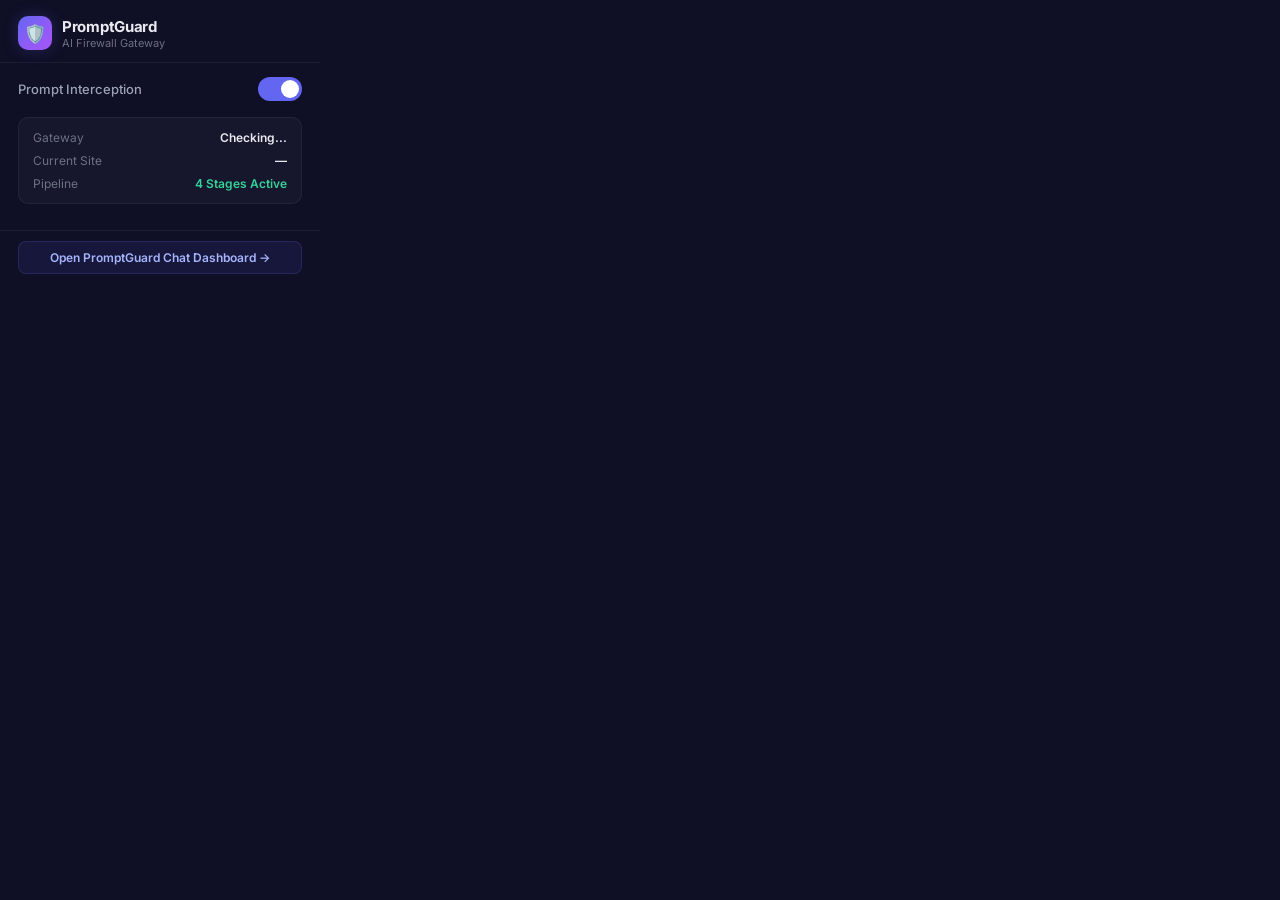
==== extension/popup.html @ 109660c1 "Add PromptGuard Chat UI and Chrome Extension" ====
<!DOCTYPE html>
<html lang="en">
<head>
  <meta charset="UTF-8">
  <meta name="viewport" content="width=device-width, initial-scale=1.0">
  <title>PromptGuard</title>
  <style>
    @import url('https://fonts.googleapis.com/css2?family=Inter:wght@400;500;600;700&display=swap');

    * {
      margin: 0;
      padding: 0;
      box-sizing: border-box;
    }

    body {
      width: 320px;
      min-height: 200px;
      font-family: 'Inter', -apple-system, BlinkMacSystemFont, sans-serif;
      background: #0f0f26;
      color: #e8eaf0;
      font-size: 13px;
    }

    .popup-header {
      display: flex;
      align-items: center;
      gap: 10px;
      padding: 16px 18px 12px;
      border-bottom: 1px solid rgba(255, 255, 255, 0.06);
    }

    .popup-logo {
      width: 34px;
      height: 34px;
      border-radius: 10px;
      background: linear-gradient(135deg, #6366f1, #8b5cf6, #a855f7);
      display: flex;
      align-items: center;
      justify-content: center;
      font-size: 18px;
      box-shadow: 0 0 16px rgba(99, 102, 241, 0.25);
    }

    .popup-title {
      font-size: 15px;
      font-weight: 700;
      letter-spacing: -0.3px;
    }

    .popup-subtitle {
      font-size: 11px;
      color: #6b7280;
    }

    .popup-body {
      padding: 14px 18px;
    }

    /* Toggle Row */
    .toggle-row {
      display: flex;
      align-items: center;
      justify-content: space-between;
      margin-bottom: 16px;
    }

    .toggle-row-label {
      font-size: 13px;
      font-weight: 500;
      color: #9ba3b5;
    }

    .toggle {
      position: relative;
      width: 44px;
      height: 24px;
      cursor: pointer;
    }

    .toggle input {
      opacity: 0;
      width: 0;
      height: 0;
      position: absolute;
    }

    .toggle-slider {
      position: absolute;
      inset: 0;
      background: rgba(255, 255, 255, 0.08);
      border-radius: 100px;
      transition: background 0.2s;
    }

    .toggle-slider::before {
      content: '';
      position: absolute;
      top: 3px;
      left: 3px;
      width: 18px;
      height: 18px;
      background: #6b7280;
      border-radius: 50%;
      transition: transform 0.2s, background 0.2s;
    }

    .toggle input:checked + .toggle-slider {
      background: #6366f1;
    }

    .toggle input:checked + .toggle-slider::before {
      transform: translateX(20px);
      background: white;
    }

    /* Status Section */
    .status-section {
      padding: 12px 14px;
      background: rgba(255, 255, 255, 0.03);
      border: 1px solid rgba(255, 255, 255, 0.06);
      border-radius: 10px;
      margin-bottom: 12px;
    }

    .status-row {
      display: flex;
      align-items: center;
      justify-content: space-between;
      margin-bottom: 8px;
    }

    .status-row:last-child {
      margin-bottom: 0;
    }

    .status-label {
      font-size: 12px;
      color: #6b7280;
    }

    .status-value {
      font-size: 12px;
      font-weight: 600;
      display: flex;
      align-items: center;
      gap: 6px;
    }

    .status-dot {
      width: 7px;
      height: 7px;
      border-radius: 50%;
    }

    .status-dot.online {
      background: #34d399;
      box-shadow: 0 0 8px rgba(16, 185, 129, 0.4);
    }

    .status-dot.offline {
      background: #f87171;
      box-shadow: 0 0 8px rgba(239, 68, 68, 0.4);
    }

    /* Dashboard Link */
    .popup-footer {
      padding: 10px 18px 16px;
      border-top: 1px solid rgba(255, 255, 255, 0.06);
    }

    .dashboard-link {
      display: block;
      text-align: center;
      padding: 8px;
      background: rgba(99, 102, 241, 0.1);
      border: 1px solid rgba(99, 102, 241, 0.2);
      border-radius: 8px;
      color: #a5b4fc;
      font-size: 12px;
      font-weight: 600;
      text-decoration: none;
      transition: all 0.15s;
    }

    .dashboard-link:hover {
      background: rgba(99, 102, 241, 0.18);
      color: white;
    }
  </style>
</head>
<body>

  <div class="popup-header">
    <div class="popup-logo">🛡️</div>
    <div>
      <div class="popup-title">PromptGuard</div>
      <div class="popup-subtitle">AI Firewall Gateway</div>
    </div>
  </div>

  <div class="popup-body">
    <div class="toggle-row">
      <span class="toggle-row-label">Prompt Interception</span>
      <label class="toggle">
        <input type="checkbox" id="enable-toggle" checked>
        <span class="toggle-slider"></span>
      </label>
    </div>

    <div class="status-section">
      <div class="status-row">
        <span class="status-label">Gateway</span>
        <span class="status-value">
          <span class="status-dot" id="gateway-dot"></span>
          <span id="gateway-status">Checking...</span>
        </span>
      </div>
      <div class="status-row">
        <span class="status-label">Current Site</span>
        <span class="status-value" id="current-site">—</span>
      </div>
      <div class="status-row">
        <span class="status-label">Pipeline</span>
        <span class="status-value" style="color: #34d399;">4 Stages Active</span>
      </div>
    </div>
  </div>

  <div class="popup-footer">
    <a href="http://localhost:8000/chat" target="_blank" class="dashboard-link">
      Open PromptGuard Chat Dashboard →
    </a>
  </div>

  <script src="popup.js"></script>

</body>
</html>
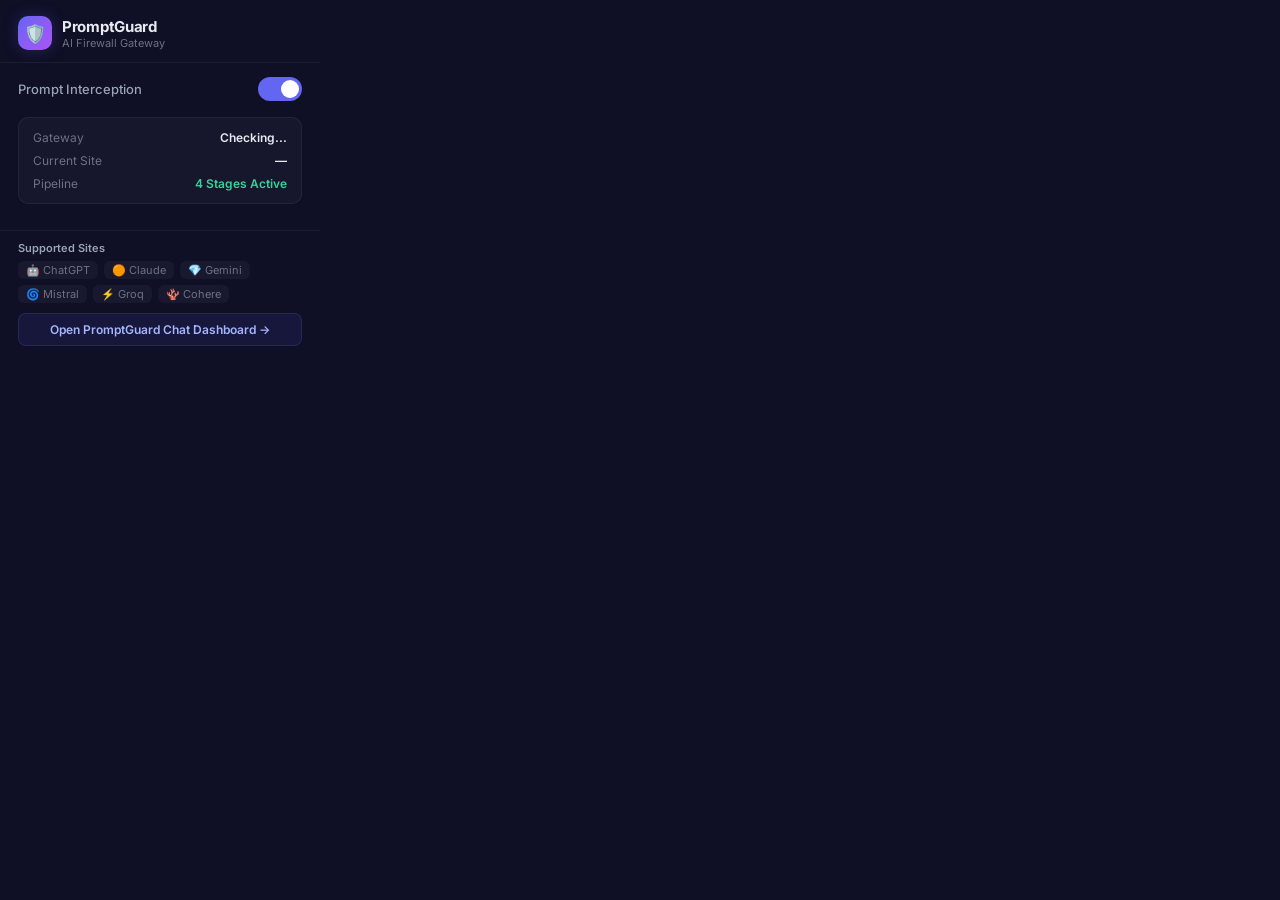
==== commit 7334a411: "Scans for Images/PDFs across all LLM's" ====
--- a/extension/popup.html
+++ b/extension/popup.html
@@ -228,6 +228,17 @@
   </div>
 
   <div class="popup-footer">
+    <div style="padding: 0 0 10px; font-size: 11px; color: #6b7280;">
+      <div style="margin-bottom: 6px; font-weight: 600; color: #9ba3b5;">Supported Sites</div>
+      <div style="display: flex; flex-wrap: wrap; gap: 6px;">
+        <span style="background: rgba(255,255,255,0.04); padding: 2px 8px; border-radius: 6px;">🤖 ChatGPT</span>
+        <span style="background: rgba(255,255,255,0.04); padding: 2px 8px; border-radius: 6px;">🟠 Claude</span>
+        <span style="background: rgba(255,255,255,0.04); padding: 2px 8px; border-radius: 6px;">💎 Gemini</span>
+        <span style="background: rgba(255,255,255,0.04); padding: 2px 8px; border-radius: 6px;">🌀 Mistral</span>
+        <span style="background: rgba(255,255,255,0.04); padding: 2px 8px; border-radius: 6px;">⚡ Groq</span>
+        <span style="background: rgba(255,255,255,0.04); padding: 2px 8px; border-radius: 6px;">🪸 Cohere</span>
+      </div>
+    </div>
     <a href="http://localhost:8000/chat" target="_blank" class="dashboard-link">
       Open PromptGuard Chat Dashboard →
     </a>
